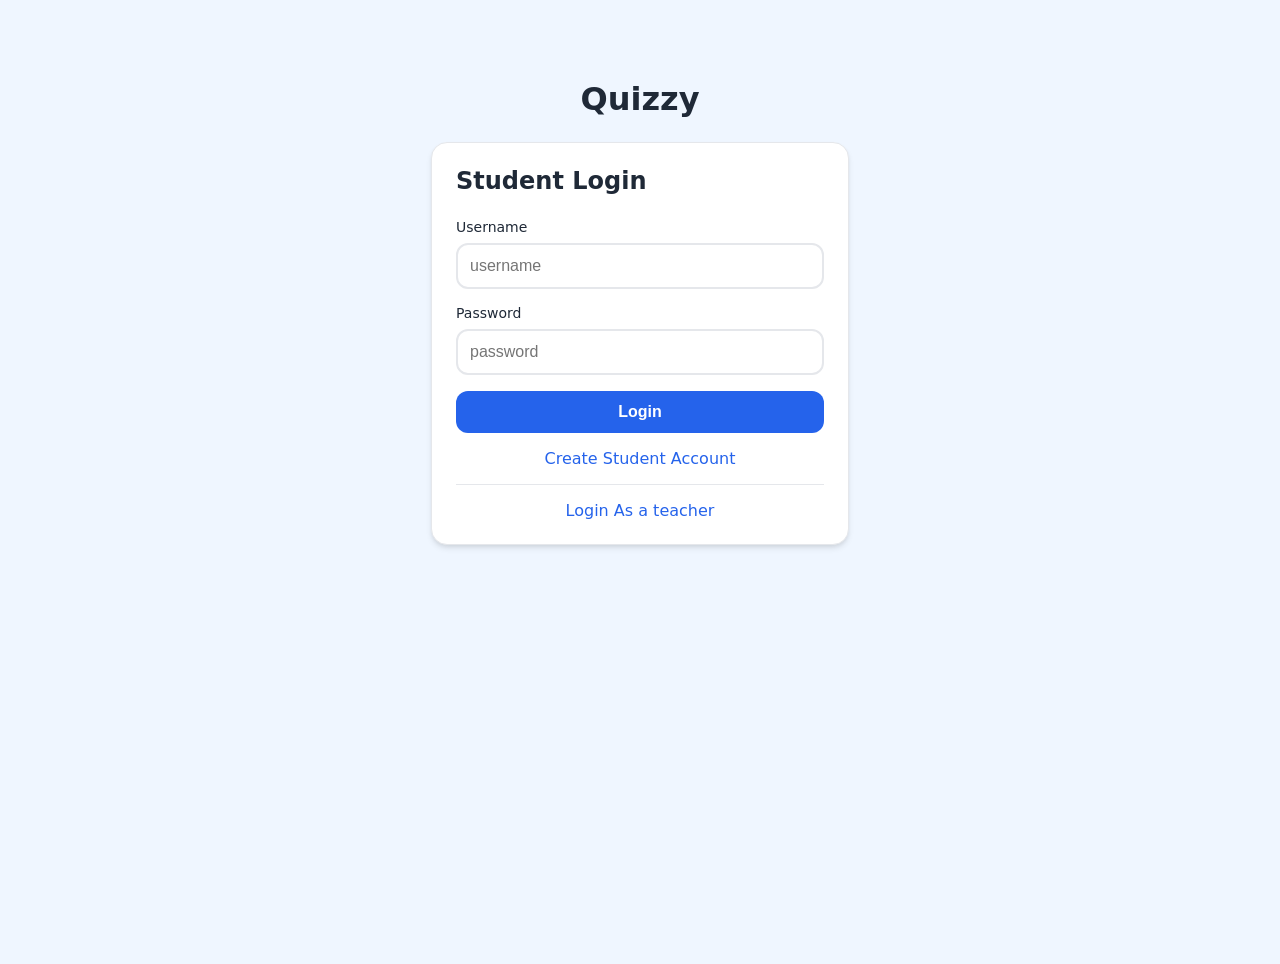
==== index.html @ 60554bd1 "fix(auth): Fix registration form logic and ID typo, add missing modules" ====
<!DOCTYPE html>
<html lang="en">

<head>
    <meta charset="UTF-8">
    <meta name="viewport" content="width=device-width, initial-scale=1.0">
    <title>Quizzy</title>
    <link rel="stylesheet" href="styles/main.css">
</head>

<body>

    <div class="container login-container">
        <h1 class="text-center mb-6">Quizzy</h1>
        <div class="card mb-4">
            <div class="login-form" id="loginForm">
                <h2 class="mb-6">
                    Student Login
                </h2>
                <form action="">
                    <div class="input-group">
                        <label for="username">Username</label>
                        <input type="text" name="username" placeholder="username" required>
                    </div>
                    <div class="input-group">
                        <label for="password">Password</label>
                        <input type="password" name="password" placeholder="password" required>
                    </div>
                    <button class="btn w-full btn-primary mb-4" type="submit">Login</button>
                </form>
                <p class="text-center"><a href="views/register.html">Create Student Account</a></p>
                <hr class="mt-4 mb-4">
                <p class="text-center"><a href="views/teacher-login.html">Login As a teacher</a></p>
            </div>
        </div>
    </div>


    <script type="module" src="scripts/app.js"></script>
</body>

</html>
---- styles/main.css ----
:root {
  /* Ocean Theme (Default) */
  --primary: #2563eb;
  --primary-dark: #1d4ed8;
  --secondary: #06b6d4;
  --bg-body: #eff6ff;
  --card-bg: #ffffff;
  --text-main: #1f2937;
  --text-muted: #6b7280;
  --border-color: #e5e7eb;
  --shadow: 0 4px 6px -1px rgba(0, 0, 0, 0.1),
    0 2px 4px -1px rgba(0, 0, 0, 0.06);
  --success: #16a34a;
  --danger: #dc2626;
  --radius: 1rem;
}

/* Dark Mode Overrides */
.dark {
  --primary: #3b82f6;
  --primary-dark: #60a5fa;
  --secondary: #22d3ee;
  --bg-body: #0f172a;
  --card-bg: #1e293b;
  --text-main: #f3f4f6;
  --text-muted: #9ca3af;
  --border-color: #334155;
  --shadow: 0 4px 6px -1px rgba(0, 0, 0, 0.5);
}
* {
  box-sizing: border-box;
  margin: 0;
  padding: 0;
}
body {
  font-family: system-ui, -apple-system, BlinkMacSystemFont, "Segoe UI", Roboto,
    Oxygen, Ubuntu, Cantarell, "Open Sans", "Helvetica Neue", sans-serif;
  color: var(--text-main);
  background-color: var(--bg-body);
  min-height: 100vh;
  transition: background-color 0.3s, color 0.3s;
}
.text-center {
  text-align: center;
}
.flex {
  display: flex;
}
.flex-col {
  flex-direction: column;
}
.items-center {
  align-items: center;
}
.w-full {
  width: 100%;
}
.mt-4 {
  margin-top: 1rem;
}
.mb-4 {
  margin-bottom: 1rem;
}
.mb-6 {
  margin-bottom: 1.5rem;
}
.gap-2 {
  gap: 0.5rem;
}
.gap-4 {
  gap: 1rem;
}
.gap-6 {
  gap: 1.5rem;
}
.card {
  background: var(--card-bg);
  border-radius: var(--radius);
  box-shadow: var(--shadow);
  padding: 1.5rem;
  border: 1px solid var(--border-color);
  transition: transform 0.2s;
}
.container {
  max-width: 1200;
  margin: 0 auto;
  width: 100%;
  padding: 1rem;
}
.btn {
  display: inline-flex;
  align-items: center;
  justify-content: center;
  padding: 0.75rem 1.5rem;
  border-radius: 0.75rem;
  border: none;
  font-weight: 600;
  cursor: pointer;
  transition: all 0.2s;
  font-size: 1rem;
  text-decoration: none;
}

.btn:disabled {
  opacity: 0.5;
  cursor: not-allowed;
}

.btn-primary {
  background: var(--primary);
  color: white;
}
.btn-primary:hover:not(:disabled) {
  background: var(--primary-dark);
}

.btn-outline {
  background: transparent;
  border: 2px solid var(--border-color);
  color: var(--text-main);
}
.btn-outline:hover {
  border-color: var(--primary);
  color: var(--primary);
}
a {
  color: var(--primary);
  text-decoration: none;
}
.btn-icon {
  padding: 0.5rem;
  border-radius: 50%;
  border: 1px solid var(--border-color);
  background: var(--card-bg);
  color: var(--text-main);
  cursor: pointer;
}
hr {
  border: none;
  border-top: 1px solid var(--border-color);
  margin: 1.5rem 0;
}
/* Inputs */
.input-group {
  margin-bottom: 1rem;
  text-align: left;
}
.input-group label {
  display: block;
  font-size: 0.875rem;
  margin-bottom: 0.5rem;
  font-weight: 500;
}
input,
select,
textarea {
  width: 100%;
  padding: 0.75rem;
  border-radius: 0.75rem;
  border: 2px solid var(--border-color);
  background: var(--card-bg);
  color: var(--text-main);
  font-size: 1rem;
  outline: none;
}
input:focus,
select:focus,
textarea:focus {
  border-color: var(--primary);
}

.login-container {
  max-width: 450px;
  margin: 4rem auto;
}

/* Profile Upload Styles */
.profile-upload {
    position: relative;
    width: 100px;
    height: 100px;
    margin: 0 auto 1.5rem;
    cursor: pointer;
}

.profile-upload input[type="file"] {
    display: none;
}

.profile-preview {
    width: 100%;
    height: 100%;
    border-radius: 50%;
    object-fit: cover;
    border: 3px solid var(--primary);
    background-color: var(--bg-body);
}

.upload-overlay {
    position: absolute;
    bottom: 0;
    right: 0;
    background: var(--primary);
    color: white;
    width: 32px;
    height: 32px;
    border-radius: 50%;
    display: flex;
    align-items: center;
    justify-content: center;
    font-size: 1.2rem;
    border: 2px solid var(--card-bg);
}

.profile-pic {
  width: 40px;
  height: 40px;
  border-radius: 50%;
  object-fit: cover;
  background: #eee;
}
.profile-pic-lg {
  width: 80px;
  height: 80px;
  margin: 0 auto 1rem;
}
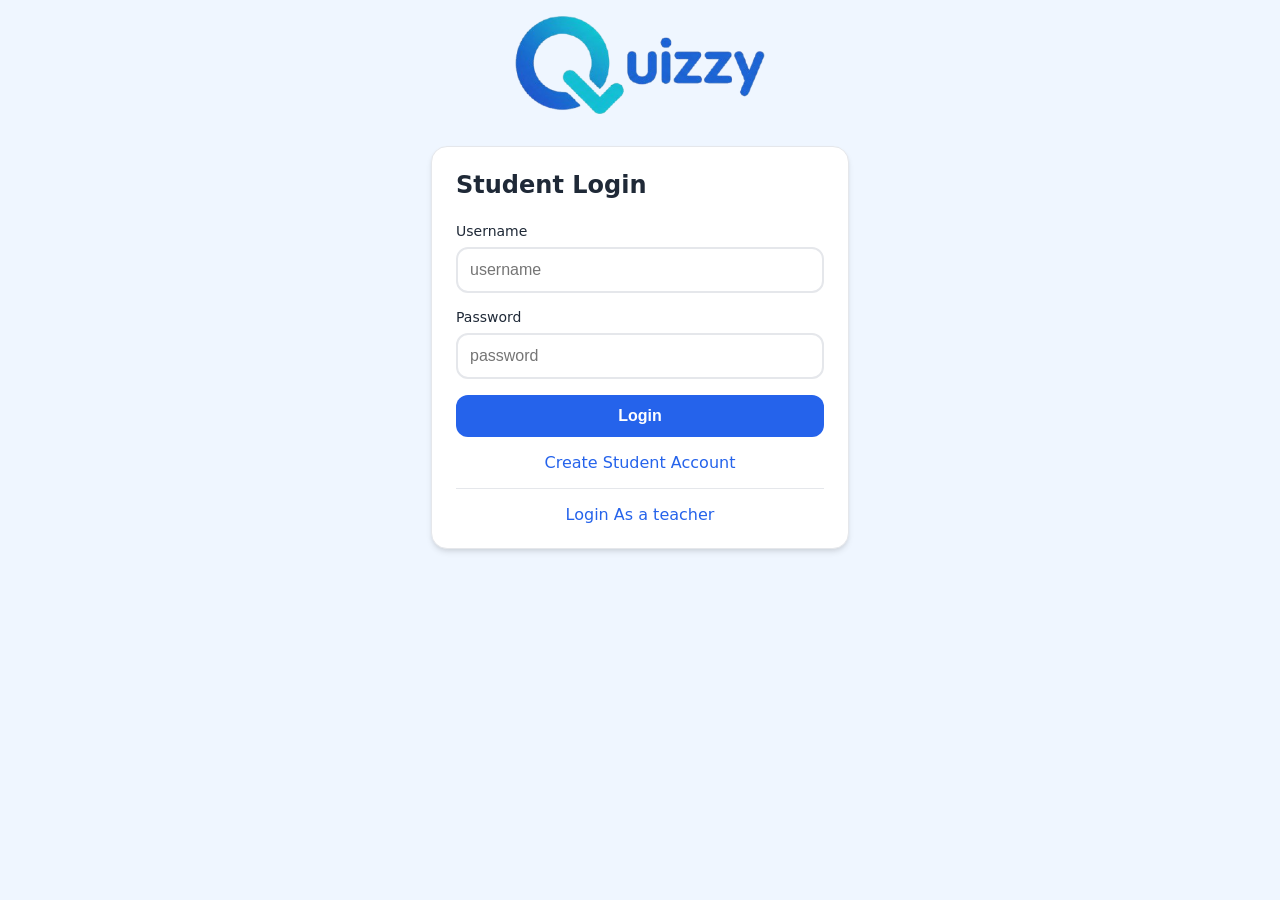
==== commit b1df783e: "feat: add Quizzy logo to login and registration pages" ====
--- a/index.html
+++ b/index.html
@@ -1,42 +1,52 @@
 <!DOCTYPE html>
 <html lang="en">
+  <head>
+    <meta charset="UTF-8" />
+    <meta name="viewport" content="width=device-width, initial-scale=1.0" />
+    <title>Quizzy</title>
+    <link rel="stylesheet" href="styles/main.css" />
+  </head>
 
-<head>
-    <meta charset="UTF-8">
-    <meta name="viewport" content="width=device-width, initial-scale=1.0">
-    <title>Quizzy</title>
-    <link rel="stylesheet" href="styles/main.css">
-</head>
-
-<body>
-
+  <body>
     <div class="container login-container">
-        <h1 class="text-center mb-6">Quizzy</h1>
-        <div class="card mb-4">
-            <div class="login-form" id="loginForm">
-                <h2 class="mb-6">
-                    Student Login
-                </h2>
-                <form action="">
-                    <div class="input-group">
-                        <label for="username">Username</label>
-                        <input type="text" name="username" placeholder="username" required>
-                    </div>
-                    <div class="input-group">
-                        <label for="password">Password</label>
-                        <input type="password" name="password" placeholder="password" required>
-                    </div>
-                    <button class="btn w-full btn-primary mb-4" type="submit">Login</button>
-                </form>
-                <p class="text-center"><a href="views/register.html">Create Student Account</a></p>
-                <hr class="mt-4 mb-4">
-                <p class="text-center"><a href="views/teacher-login.html">Login As a teacher</a></p>
+      <h1 class="text-center mb-6"><img src="../assets/quizzy logo.png" alt="Quizzy Logo" width="250"></h1>
+      <div class="card mb-4">
+        <div class="login-form">
+          <h2 class="mb-6">Student Login</h2>
+          <form action="" id="loginForm">
+            <div class="input-group">
+              <label for="username">Username</label>
+              <input
+                type="text"
+                name="username"
+                placeholder="username"
+                required
+              />
             </div>
+            <div class="input-group">
+              <label for="password">Password</label>
+              <input
+                type="password"
+                name="password"
+                placeholder="password"
+                required
+              />
+            </div>
+            <button class="btn w-full btn-primary mb-4" type="submit">
+              Login
+            </button>
+          </form>
+          <p class="text-center">
+            <a href="views/register.html">Create Student Account</a>
+          </p>
+          <hr class="mt-4 mb-4" />
+          <p class="text-center">
+            <a href="views/teacher-login.html">Login As a teacher</a>
+          </p>
         </div>
+      </div>
     </div>
 
-
     <script type="module" src="scripts/app.js"></script>
-</body>
-
-</html>+  </body>
+</html>
--- a/styles/main.css
+++ b/styles/main.css
@@ -32,6 +32,10 @@
   margin: 0;
   padding: 0;
 }
+html,
+body {
+  height: 100%; /* Ensure html and body take full height */
+}
 body {
   font-family: system-ui, -apple-system, BlinkMacSystemFont, "Segoe UI", Roboto,
     Oxygen, Ubuntu, Cantarell, "Open Sans", "Helvetica Neue", sans-serif;
@@ -58,11 +62,23 @@
 .mt-4 {
   margin-top: 1rem;
 }
+.mt-6 {
+  margin-top: 1.5rem;
+}
 .mb-4 {
   margin-bottom: 1rem;
 }
 .mb-6 {
   margin-bottom: 1.5rem;
+}
+.p-2 {
+  padding: 0.5rem;
+}
+.rounded {
+  border-radius: var(--radius);
+}
+.border {
+  border: 1px solid var(--border-color);
 }
 .gap-2 {
   gap: 0.5rem;
@@ -86,6 +102,12 @@
   margin: 0 auto;
   width: 100%;
   padding: 1rem;
+}
+.justify-between {
+  justify-content: space-between;
+}
+.justify-end {
+  justify-content: flex-end;
 }
 .btn {
   display: inline-flex;
@@ -171,45 +193,45 @@
 
 .login-container {
   max-width: 450px;
-  margin: 4rem auto;
+  margin: 0 auto;
 }
 
 /* Profile Upload Styles */
 .profile-upload {
-    position: relative;
-    width: 100px;
-    height: 100px;
-    margin: 0 auto 1.5rem;
-    cursor: pointer;
+  position: relative;
+  width: 100px;
+  height: 100px;
+  margin: 0 auto 1.5rem;
+  cursor: pointer;
 }
 
 .profile-upload input[type="file"] {
-    display: none;
+  display: none;
 }
 
 .profile-preview {
-    width: 100%;
-    height: 100%;
-    border-radius: 50%;
-    object-fit: cover;
-    border: 3px solid var(--primary);
-    background-color: var(--bg-body);
+  width: 100%;
+  height: 100%;
+  border-radius: 50%;
+  object-fit: cover;
+  border: 3px solid var(--primary);
+  background-color: var(--bg-body);
 }
 
 .upload-overlay {
-    position: absolute;
-    bottom: 0;
-    right: 0;
-    background: var(--primary);
-    color: white;
-    width: 32px;
-    height: 32px;
-    border-radius: 50%;
-    display: flex;
-    align-items: center;
-    justify-content: center;
-    font-size: 1.2rem;
-    border: 2px solid var(--card-bg);
+  position: absolute;
+  bottom: 0;
+  right: 0;
+  background: var(--primary);
+  color: white;
+  width: 32px;
+  height: 32px;
+  border-radius: 50%;
+  display: flex;
+  align-items: center;
+  justify-content: center;
+  font-size: 1.2rem;
+  border: 2px solid var(--card-bg);
 }
 
 .profile-pic {
@@ -223,4 +245,89 @@
   width: 80px;
   height: 80px;
   margin: 0 auto 1rem;
-}+}
+
+/* Grid for buttons/inputs */
+.grid-2 {
+  display: grid;
+  grid-template-columns: repeat(
+    auto-fit,
+    minmax(200px, 1fr)
+  ); /* Responsive 2-column grid */
+  gap: 1rem;
+  width: 100%; /* Ensure it takes full width of its parent */
+}
+
+.sticky-top {
+  position: sticky;
+  top: 0;
+  background-color: var(--card-bg); /* Match card background */
+  padding: 1rem 0;
+  z-index: 10;
+  border-bottom: 1px solid var(--border-color);
+  margin-bottom: 1rem;
+}
+
+nav {
+  background-color: var(--primary);
+  padding: 1rem 2rem;
+  box-shadow: var(--shadow);
+  justify-content: space-between;
+  color: white;
+}
+
+.logo {
+  font-size: 1.5rem;
+  font-weight: bold;
+}
+.text-muted {
+  color: var(--text-muted);
+}
+.text-danger {
+  color: var(--danger);
+}
+#mode {
+  padding: 0.7rem;
+  border-radius: 50%;
+  cursor: pointer;
+  margin-right: 1rem;
+  margin-left: 1rem;
+}
+
+.hidden {
+  display: none;
+}
+.text-danger {
+  color: var(--danger);
+}
+.text-success {
+  color: var(--success);
+}
+.text-bold {
+  font-weight: bold;
+}
+.modal {
+  display: none;
+  align-items: center;
+  z-index: 1000;
+  justify-content: center;
+  position: fixed;
+  top: 0;
+  left: 0;
+  width: 100%;
+  height: 100%;
+  background: rgba(0, 0, 0, 0.5);
+}
+.modal.active {
+  display: flex;
+}
+
+.modal-content {
+  background: var(--card-bg);
+  padding: 2rem;
+  border-radius: var(--radius);
+  max-width: 500px;
+  width: 90%;
+  max-height: 80vh;
+  overflow-y: auto;
+}
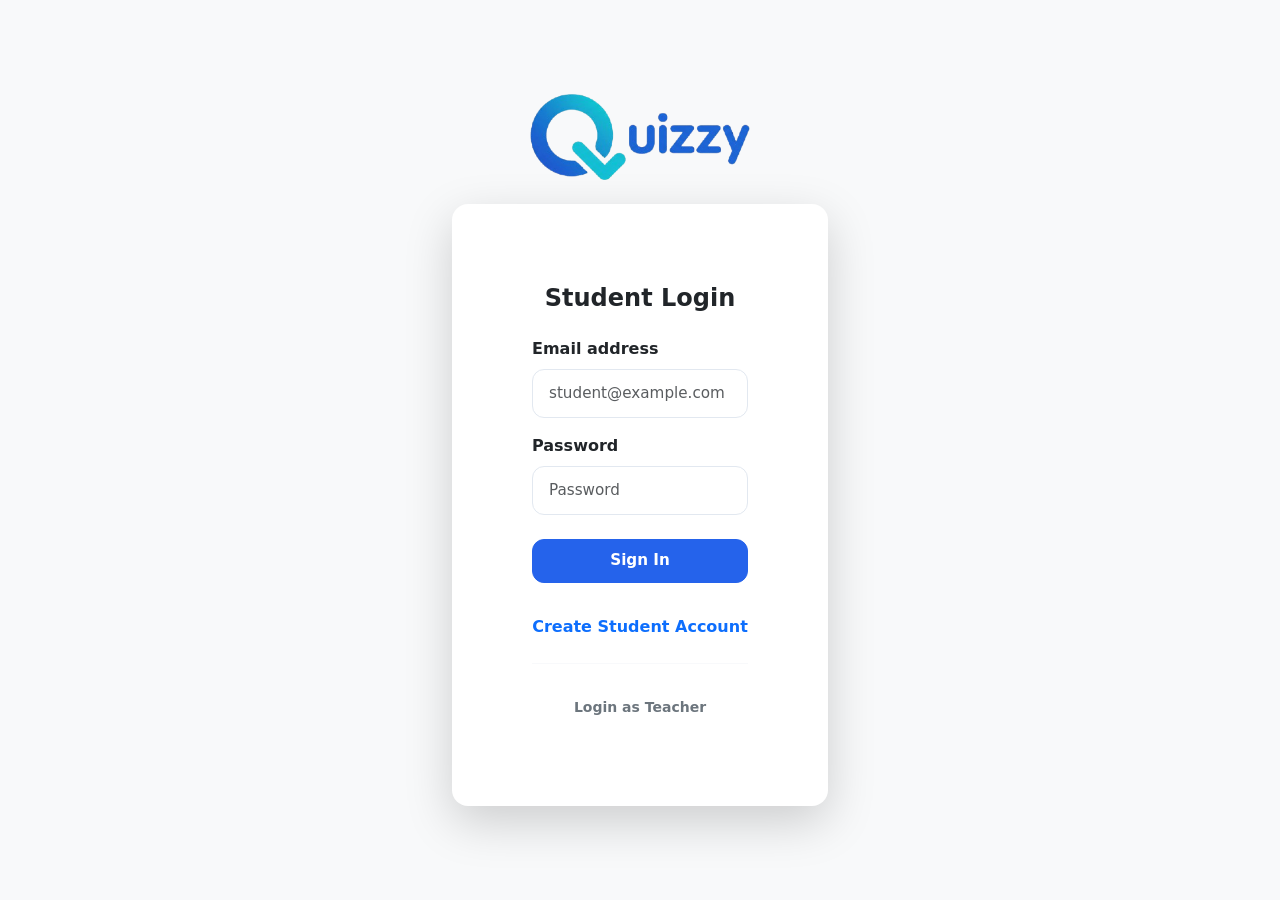
==== commit 48933b10: "refactor(frontend): migrate from localStorage to NestJS backend API Migrate the entire frontend appl" ====
--- a/index.html
+++ b/index.html
@@ -1,52 +1,53 @@
 <!DOCTYPE html>
 <html lang="en">
-  <head>
-    <meta charset="UTF-8" />
-    <meta name="viewport" content="width=device-width, initial-scale=1.0" />
-    <title>Quizzy</title>
-    <link rel="stylesheet" href="styles/main.css" />
-  </head>
+<head>
+  <meta charset="UTF-8" />
+  <meta name="viewport" content="width=device-width, initial-scale=1.0" />
+  <title>Quizzy - Student Login</title>
+  <link rel="stylesheet" href="https://cdn.jsdelivr.net/npm/bootstrap@5.3.3/dist/css/bootstrap.min.css" />
+  <link rel="stylesheet" href="styles/main.css" />
+  <link rel="icon" href="./assets/Q.ico?v=1" type="image/x-icon" />
+</head>
+<body class="bg-body-tertiary min-vh-100 d-flex align-items-center justify-content-center py-4">
+  <div class="container" style="max-width: 440px;">
+    <div class="text-center mb-4">
+      <img src="./assets/quizzy logo.png" alt="Quizzy Logo" class="img-fluid" style="max-width: 220px;" />
+    </div>
 
-  <body>
-    <div class="container login-container">
-      <h1 class="text-center mb-6"><img src="../assets/quizzy logo.png" alt="Quizzy Logo" width="250"></h1>
-      <div class="card mb-4">
-        <div class="login-form">
-          <h2 class="mb-6">Student Login</h2>
-          <form action="" id="loginForm">
-            <div class="input-group">
-              <label for="username">Username</label>
-              <input
-                type="text"
-                name="username"
-                placeholder="username"
-                required
-              />
-            </div>
-            <div class="input-group">
-              <label for="password">Password</label>
-              <input
-                type="password"
-                name="password"
-                placeholder="password"
-                required
-              />
-            </div>
-            <button class="btn w-full btn-primary mb-4" type="submit">
-              Login
-            </button>
-          </form>
-          <p class="text-center">
-            <a href="views/register.html">Create Student Account</a>
-          </p>
-          <hr class="mt-4 mb-4" />
-          <p class="text-center">
-            <a href="views/teacher-login.html">Login As a teacher</a>
-          </p>
+    <div class="card shadow-lg border-0 rounded-4">
+      <div class="card-body p-4 p-sm-5">
+        <h2 class="h4 card-title text-center fw-bold mb-4">Student Login</h2>
+
+        <form id="loginForm">
+          <div class="mb-3">
+            <label for="email" class="form-label fw-semibold">Email address</label>
+            <input type="email" class="form-control form-control-lg" id="email" name="email" placeholder="student@example.com" required />
+          </div>
+
+          <div class="mb-4">
+            <label for="password" class="form-label fw-semibold">Password</label>
+            <input type="password" class="form-control form-control-lg" id="password" name="password" placeholder="Password" required />
+          </div>
+
+          <button class="btn btn-primary btn-lg w-100 fw-bold mb-3" type="submit">
+            Sign In
+          </button>
+        </form>
+
+        <div class="text-center mt-3">
+          <a href="views/register.html" class="text-decoration-none fw-semibold">Create Student Account</a>
+        </div>
+
+        <hr class="my-4 text-muted" />
+
+        <div class="text-center">
+          <a href="views/teacher-login.html" class="btn btn-outline-secondary btn-sm w-100">Login as Teacher</a>
         </div>
       </div>
     </div>
+  </div>
 
-    <script type="module" src="scripts/app.js"></script>
-  </body>
-</html>
+  <script src="https://cdn.jsdelivr.net/npm/bootstrap@5.3.3/dist/js/bootstrap.bundle.min.js"></script>
+  <script type="module" src="scripts/app.js"></script>
+</body>
+</html>
--- a/styles/main.css
+++ b/styles/main.css
@@ -1,52 +1,81 @@
 :root {
-  /* Ocean Theme (Default) */
+  /* Colors */
   --primary: #2563eb;
   --primary-dark: #1d4ed8;
+  --primary-light: #60a5fa;
+  --primary-bg: #eff6ff;
   --secondary: #06b6d4;
-  --bg-body: #eff6ff;
+  --bg-body: #f8fafc;
   --card-bg: #ffffff;
-  --text-main: #1f2937;
-  --text-muted: #6b7280;
-  --border-color: #e5e7eb;
-  --shadow: 0 4px 6px -1px rgba(0, 0, 0, 0.1),
-    0 2px 4px -1px rgba(0, 0, 0, 0.06);
+  --text-main: #0f172a;
+  --text-muted: #64748b;
+  --border-color: #e2e8f0;
   --success: #16a34a;
+  --success-bg: #f0fdf4;
   --danger: #dc2626;
-  --radius: 1rem;
-}
-
-/* Dark Mode Overrides */
+  --danger-bg: #fef2f2;
+
+  /* Shadows */
+  --shadow-sm: 0 1px 2px 0 rgba(0, 0, 0, 0.05);
+  --shadow: 0 4px 6px -1px rgba(0, 0, 0, 0.07), 0 2px 4px -2px rgba(0, 0, 0, 0.05);
+  --shadow-lg: 0 10px 15px -3px rgba(0, 0, 0, 0.1), 0 4px 6px -4px rgba(0, 0, 0, 0.05);
+
+  /* Spacing & Radius */
+  --radius-sm: 0.5rem;
+  --radius: 0.75rem;
+  --radius-lg: 1rem;
+  --radius-xl: 1.25rem;
+  --space-xs: 0.5rem;
+  --space-sm: 0.75rem;
+  --space-md: 1.25rem;
+  --space-lg: 2rem;
+  --space-xl: 3rem;
+}
+
 .dark {
   --primary: #3b82f6;
   --primary-dark: #60a5fa;
+  --primary-bg: rgba(37, 99, 235, 0.15);
   --secondary: #22d3ee;
   --bg-body: #0f172a;
   --card-bg: #1e293b;
-  --text-main: #f3f4f6;
-  --text-muted: #9ca3af;
+  --text-main: #f8fafc;
+  --text-muted: #94a3b8;
   --border-color: #334155;
-  --shadow: 0 4px 6px -1px rgba(0, 0, 0, 0.5);
-}
+  --shadow: 0 4px 6px -1px rgba(0, 0, 0, 0.4);
+  --shadow-lg: 0 10px 15px -3px rgba(0, 0, 0, 0.5);
+  --success-bg: rgba(22, 163, 74, 0.15);
+  --danger-bg: rgba(220, 38, 38, 0.15);
+}
+
 * {
   box-sizing: border-box;
   margin: 0;
   padding: 0;
 }
-html,
+
+html, body {
+  min-height: 100%;
+  scroll-behavior: smooth;
+}
+
 body {
-  height: 100%; /* Ensure html and body take full height */
-}
-body {
-  font-family: system-ui, -apple-system, BlinkMacSystemFont, "Segoe UI", Roboto,
-    Oxygen, Ubuntu, Cantarell, "Open Sans", "Helvetica Neue", sans-serif;
+  font-family: system-ui, -apple-system, BlinkMacSystemFont, "Segoe UI", Roboto, sans-serif;
   color: var(--text-main);
   background-color: var(--bg-body);
-  min-height: 100vh;
-  transition: background-color 0.3s, color 0.3s;
-}
-.text-center {
-  text-align: center;
-}
+  line-height: 1.5;
+  transition: background-color 0.3s ease, color 0.3s ease;
+  -webkit-font-smoothing: antialiased;
+}
+
+/* Utilities */
+.container {
+  max-width: 1200px;
+  width: 100%;
+  margin: 0 auto;
+  padding: clamp(1rem, 3vw, 2rem);
+}
+
 .flex {
   display: flex;
 }
@@ -56,71 +85,92 @@
 .items-center {
   align-items: center;
 }
+.justify-between {
+  justify-content: space-between;
+}
+.justify-center {
+  justify-content: center;
+}
+.justify-end {
+  justify-content: flex-end;
+}
+.flex-wrap {
+  flex-wrap: wrap;
+}
+
 .w-full {
   width: 100%;
 }
-.mt-4 {
-  margin-top: 1rem;
-}
-.mt-6 {
-  margin-top: 1.5rem;
-}
-.mb-4 {
-  margin-bottom: 1rem;
-}
-.mb-6 {
-  margin-bottom: 1.5rem;
-}
-.p-2 {
-  padding: 0.5rem;
-}
-.rounded {
-  border-radius: var(--radius);
-}
-.border {
-  border: 1px solid var(--border-color);
-}
-.gap-2 {
-  gap: 0.5rem;
-}
-.gap-4 {
-  gap: 1rem;
-}
-.gap-6 {
-  gap: 1.5rem;
-}
+.h-full {
+  height: 100%;
+}
+.h-20 {
+  height: 5rem;
+}
+
+/* Margins & Paddings */
+.m-0 { margin: 0; }
+.mt-2 { margin-top: var(--space-xs); }
+.mt-4 { margin-top: var(--space-sm); }
+.mt-6 { margin-top: var(--space-md); }
+.mb-2 { margin-bottom: var(--space-xs); }
+.mb-4 { margin-bottom: var(--space-sm); }
+.mb-6 { margin-bottom: var(--space-md); }
+.mr-2 { margin-right: var(--space-xs); }
+
+.p-2 { padding: var(--space-xs); }
+.p-3 { padding: var(--space-sm); }
+.p-4 { padding: var(--space-md); }
+.p-6 { padding: var(--space-lg); }
+
+.gap-2 { gap: 0.5rem; }
+.gap-4 { gap: 1rem; }
+.gap-6 { gap: 1.5rem; }
+
+/* Grid Systems */
+.grid-2 {
+  display: grid;
+  grid-template-columns: repeat(auto-fit, minmax(260px, 1fr));
+  gap: var(--space-md);
+  width: 100%;
+}
+
+.grid-3 {
+  display: grid;
+  grid-template-columns: repeat(auto-fit, minmax(200px, 1fr));
+  gap: var(--space-sm);
+  width: 100%;
+}
+
+/* Card */
 .card {
   background: var(--card-bg);
-  border-radius: var(--radius);
+  border-radius: var(--radius-lg);
   box-shadow: var(--shadow);
-  padding: 1.5rem;
+  padding: clamp(1.25rem, 3vw, 2rem);
   border: 1px solid var(--border-color);
-  transition: transform 0.2s;
-}
-.container {
-  max-width: 1200;
-  margin: 0 auto;
-  width: 100%;
-  padding: 1rem;
-}
-.justify-between {
-  justify-content: space-between;
-}
-.justify-end {
-  justify-content: flex-end;
-}
+  transition: transform 0.2s ease, box-shadow 0.2s ease;
+}
+
+.card:hover {
+  box-shadow: var(--shadow-lg);
+}
+
+/* Buttons */
 .btn {
   display: inline-flex;
   align-items: center;
   justify-content: center;
   padding: 0.75rem 1.5rem;
-  border-radius: 0.75rem;
-  border: none;
+  border-radius: var(--radius);
+  border: 1px solid transparent;
   font-weight: 600;
+  font-size: 0.95rem;
+  min-height: 44px;
   cursor: pointer;
-  transition: all 0.2s;
-  font-size: 1rem;
+  transition: all 0.2s ease;
   text-decoration: none;
+  line-height: 1;
 }
 
 .btn:disabled {
@@ -130,204 +180,157 @@
 
 .btn-primary {
   background: var(--primary);
-  color: white;
-}
+  color: #ffffff;
+  border: 1px solid var(--primary);
+}
+
 .btn-primary:hover:not(:disabled) {
   background: var(--primary-dark);
+  border-color: var(--primary-dark);
 }
 
 .btn-outline {
   background: transparent;
-  border: 2px solid var(--border-color);
+  border: 1px solid var(--border-color);
   color: var(--text-main);
 }
-.btn-outline:hover {
+
+.btn-outline:hover:not(:disabled) {
   border-color: var(--primary);
   color: var(--primary);
 }
-a {
-  color: var(--primary);
-  text-decoration: none;
-}
-.btn-icon {
-  padding: 0.5rem;
-  border-radius: 50%;
-  border: 1px solid var(--border-color);
-  background: var(--card-bg);
-  color: var(--text-main);
-  cursor: pointer;
-}
-hr {
-  border: none;
-  border-top: 1px solid var(--border-color);
-  margin: 1.5rem 0;
-}
-/* Inputs */
+
+.btn-sm {
+  padding: 0.5rem 1rem;
+  font-size: 0.875rem;
+  min-height: 38px;
+}
+
+/* Form Controls */
 .input-group {
-  margin-bottom: 1rem;
-  text-align: left;
-}
+  margin-bottom: var(--space-md);
+  width: 100%;
+}
+
 .input-group label {
   display: block;
   font-size: 0.875rem;
-  margin-bottom: 0.5rem;
-  font-weight: 500;
-}
-input,
+  margin-bottom: 0.4rem;
+  font-weight: 600;
+  color: var(--text-main);
+}
+
+input[type="text"],
+input[type="email"],
+input[type="password"],
+input[type="number"],
+input[type="tel"],
 select,
 textarea {
   width: 100%;
-  padding: 0.75rem;
-  border-radius: 0.75rem;
-  border: 2px solid var(--border-color);
-  background: var(--card-bg);
+  padding: 0.75rem 1rem;
+  border-radius: var(--radius);
+  border: 1.5px solid var(--border-color);
+  background-color: var(--card-bg);
   color: var(--text-main);
-  font-size: 1rem;
+  font-size: 0.95rem;
   outline: none;
-}
+  transition: border-color 0.2s ease, box-shadow 0.2s ease;
+}
+
 input:focus,
 select:focus,
 textarea:focus {
   border-color: var(--primary);
-}
-
-.login-container {
-  max-width: 450px;
-  margin: 0 auto;
-}
-
-/* Profile Upload Styles */
-.profile-upload {
-  position: relative;
-  width: 100px;
-  height: 100px;
-  margin: 0 auto 1.5rem;
-  cursor: pointer;
-}
-
-.profile-upload input[type="file"] {
-  display: none;
-}
-
-.profile-preview {
-  width: 100%;
-  height: 100%;
-  border-radius: 50%;
-  object-fit: cover;
-  border: 3px solid var(--primary);
-  background-color: var(--bg-body);
-}
-
-.upload-overlay {
-  position: absolute;
-  bottom: 0;
-  right: 0;
-  background: var(--primary);
-  color: white;
-  width: 32px;
-  height: 32px;
-  border-radius: 50%;
+  box-shadow: 0 0 0 3px rgba(37, 99, 235, 0.15);
+}
+
+/* Navigation Bar */
+nav {
+  background-color: var(--primary);
+  padding: 0.85rem clamp(1rem, 4vw, 2.5rem);
+  box-shadow: var(--shadow);
   display: flex;
   align-items: center;
-  justify-content: center;
-  font-size: 1.2rem;
-  border: 2px solid var(--card-bg);
-}
-
-.profile-pic {
+  justify-content: space-between;
+  color: #ffffff;
+}
+
+nav img {
+  max-height: 36px;
+  width: auto;
+}
+
+#mode {
+  padding: 0.5rem;
+  border-radius: 50%;
   width: 40px;
   height: 40px;
-  border-radius: 50%;
-  object-fit: cover;
-  background: #eee;
-}
-.profile-pic-lg {
-  width: 80px;
-  height: 80px;
-  margin: 0 auto 1rem;
-}
-
-/* Grid for buttons/inputs */
-.grid-2 {
-  display: grid;
-  grid-template-columns: repeat(
-    auto-fit,
-    minmax(200px, 1fr)
-  ); /* Responsive 2-column grid */
-  gap: 1rem;
-  width: 100%; /* Ensure it takes full width of its parent */
-}
-
-.sticky-top {
-  position: sticky;
-  top: 0;
-  background-color: var(--card-bg); /* Match card background */
-  padding: 1rem 0;
-  z-index: 10;
-  border-bottom: 1px solid var(--border-color);
-  margin-bottom: 1rem;
-}
-
-nav {
-  background-color: var(--primary);
-  padding: 1rem 2rem;
-  box-shadow: var(--shadow);
-  justify-content: space-between;
-  color: white;
-}
-
-.logo {
-  font-size: 1.5rem;
-  font-weight: bold;
-}
-.text-muted {
-  color: var(--text-muted);
-}
-.text-danger {
-  color: var(--danger);
-}
-#mode {
-  padding: 0.7rem;
-  border-radius: 50%;
-  cursor: pointer;
-  margin-right: 1rem;
-  margin-left: 1rem;
+  display: inline-flex;
+  align-items: center;
+  justify-content: center;
+  border: 1px solid rgba(255, 255, 255, 0.3);
+}
+
+/* Typography & Badges */
+.text-center { text-align: center; }
+.text-muted { color: var(--text-muted); }
+.text-danger { color: var(--danger); }
+.text-success { color: var(--success); }
+.text-sm { font-size: 0.875rem; }
+.text-lg { font-size: 1.125rem; }
+.text-xl { font-size: 1.35rem; }
+.font-bold { font-weight: 700; }
+
+.badge {
+  display: inline-block;
+  padding: 0.35rem 0.75rem;
+  border-radius: 9999px;
+  font-size: 0.8rem;
+  font-weight: 600;
 }
 
 .hidden {
-  display: none;
-}
-.text-danger {
-  color: var(--danger);
-}
-.text-success {
-  color: var(--success);
-}
-.text-bold {
-  font-weight: bold;
-}
-.modal {
-  display: none;
-  align-items: center;
-  z-index: 1000;
-  justify-content: center;
-  position: fixed;
-  top: 0;
-  left: 0;
-  width: 100%;
-  height: 100%;
-  background: rgba(0, 0, 0, 0.5);
-}
-.modal.active {
-  display: flex;
-}
-
-.modal-content {
-  background: var(--card-bg);
-  padding: 2rem;
-  border-radius: var(--radius);
-  max-width: 500px;
-  width: 90%;
-  max-height: 80vh;
-  overflow-y: auto;
-}
+  display: none !important;
+}
+
+.login-container {
+  max-width: 460px;
+  margin: clamp(2rem, 5vh, 4rem) auto;
+  padding: 1rem;
+}
+
+hr {
+  border: none;
+  border-top: 1px solid var(--border-color);
+  margin: var(--space-md) 0;
+}
+
+/* Scrollbar */
+::-webkit-scrollbar {
+  width: 8px;
+  height: 8px;
+}
+::-webkit-scrollbar-track {
+  background: var(--bg-body);
+}
+::-webkit-scrollbar-thumb {
+  background: #cbd5e1;
+  border-radius: 4px;
+}
+.dark ::-webkit-scrollbar-thumb {
+  background: #475569;
+}
+
+/* Responsive Breakpoints */
+@media (max-width: 640px) {
+  .container {
+    padding: 1rem;
+  }
+  .card {
+    padding: 1.25rem;
+  }
+  .btn {
+    width: 100%;
+  }
+}
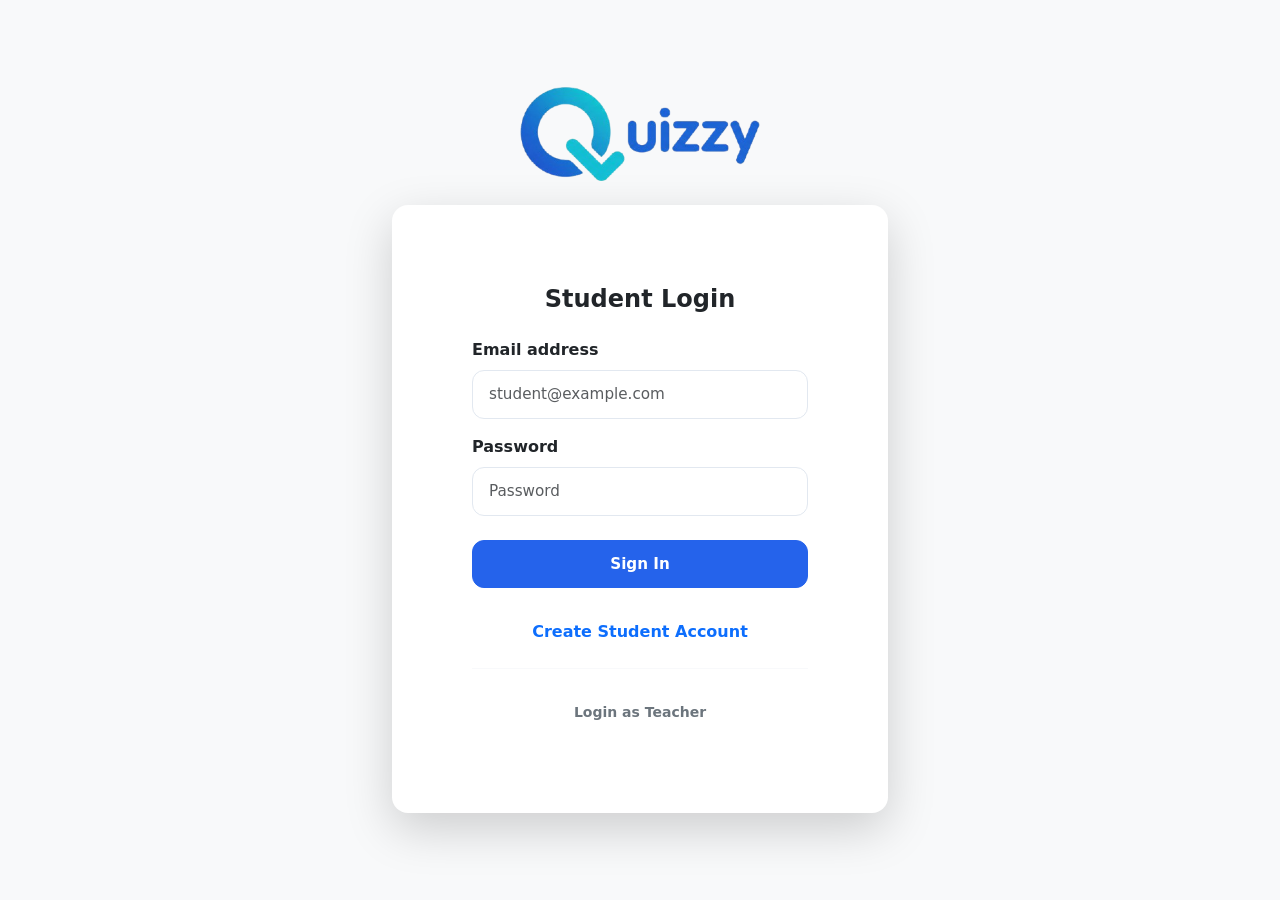
==== commit ef6bc9fa: "style: update layout and responsiveness for authentication pages and settings" ====
--- a/index.html
+++ b/index.html
@@ -8,14 +8,14 @@
   <link rel="stylesheet" href="styles/main.css" />
   <link rel="icon" href="./assets/Q.ico?v=1" type="image/x-icon" />
 </head>
-<body class="bg-body-tertiary min-vh-100 d-flex align-items-center justify-content-center py-4">
-  <div class="container" style="max-width: 440px;">
+<body class="bg-body-tertiary min-vh-100 d-flex align-items-center justify-content-center py-4 px-2">
+  <div class="container auth-container" style="max-width: 560px; width: 100%;">
     <div class="text-center mb-4">
-      <img src="./assets/quizzy logo.png" alt="Quizzy Logo" class="img-fluid" style="max-width: 220px;" />
+      <img src="./assets/quizzy logo.png" alt="Quizzy Logo" class="img-fluid" style="max-width: 240px;" />
     </div>
 
     <div class="card shadow-lg border-0 rounded-4">
-      <div class="card-body p-4 p-sm-5">
+      <div class="card-body p-4 p-md-5">
         <h2 class="h4 card-title text-center fw-bold mb-4">Student Login</h2>
 
         <form id="loginForm">
--- a/styles/main.css
+++ b/styles/main.css
@@ -32,6 +32,7 @@
   --space-xl: 3rem;
 }
 
+[data-bs-theme="dark"],
 .dark {
   --primary: #3b82f6;
   --primary-dark: #60a5fa;
@@ -57,6 +58,7 @@
 html, body {
   min-height: 100%;
   scroll-behavior: smooth;
+  overflow-x: hidden;
 }
 
 body {
@@ -66,78 +68,40 @@
   line-height: 1.5;
   transition: background-color 0.3s ease, color 0.3s ease;
   -webkit-font-smoothing: antialiased;
-}
-
-/* Utilities */
+  touch-action: manipulation;
+}
+
+/* Responsive Container */
 .container {
   max-width: 1200px;
   width: 100%;
   margin: 0 auto;
-  padding: clamp(1rem, 3vw, 2rem);
-}
-
-.flex {
-  display: flex;
-}
-.flex-col {
-  flex-direction: column;
-}
-.items-center {
-  align-items: center;
-}
-.justify-between {
-  justify-content: space-between;
-}
-.justify-center {
-  justify-content: center;
-}
-.justify-end {
-  justify-content: flex-end;
-}
-.flex-wrap {
-  flex-wrap: wrap;
-}
-
-.w-full {
-  width: 100%;
-}
-.h-full {
-  height: 100%;
-}
-.h-20 {
-  height: 5rem;
-}
-
-/* Margins & Paddings */
-.m-0 { margin: 0; }
-.mt-2 { margin-top: var(--space-xs); }
-.mt-4 { margin-top: var(--space-sm); }
-.mt-6 { margin-top: var(--space-md); }
-.mb-2 { margin-bottom: var(--space-xs); }
-.mb-4 { margin-bottom: var(--space-sm); }
-.mb-6 { margin-bottom: var(--space-md); }
-.mr-2 { margin-right: var(--space-xs); }
-
-.p-2 { padding: var(--space-xs); }
-.p-3 { padding: var(--space-sm); }
-.p-4 { padding: var(--space-md); }
-.p-6 { padding: var(--space-lg); }
-
-.gap-2 { gap: 0.5rem; }
-.gap-4 { gap: 1rem; }
-.gap-6 { gap: 1.5rem; }
+  padding: clamp(0.85rem, 3vw, 2rem);
+}
+
+/* Flex Utilities */
+.flex { display: flex; }
+.flex-col { flex-direction: column; }
+.items-center { align-items: center; }
+.justify-between { justify-content: space-between; }
+.justify-center { justify-content: center; }
+.justify-end { justify-content: flex-end; }
+.flex-wrap { flex-wrap: wrap; }
+
+.w-full { width: 100%; }
+.h-full { height: 100%; }
 
 /* Grid Systems */
 .grid-2 {
   display: grid;
-  grid-template-columns: repeat(auto-fit, minmax(260px, 1fr));
+  grid-template-columns: repeat(auto-fit, minmax(240px, 1fr));
   gap: var(--space-md);
   width: 100%;
 }
 
 .grid-3 {
   display: grid;
-  grid-template-columns: repeat(auto-fit, minmax(200px, 1fr));
+  grid-template-columns: repeat(auto-fit, minmax(180px, 1fr));
   gap: var(--space-sm);
   width: 100%;
 }
@@ -147,7 +111,7 @@
   background: var(--card-bg);
   border-radius: var(--radius-lg);
   box-shadow: var(--shadow);
-  padding: clamp(1.25rem, 3vw, 2rem);
+  padding: clamp(1rem, 3vw, 2rem);
   border: 1px solid var(--border-color);
   transition: transform 0.2s ease, box-shadow 0.2s ease;
 }
@@ -156,25 +120,25 @@
   box-shadow: var(--shadow-lg);
 }
 
-/* Buttons */
+/* Touch-Friendly Buttons */
 .btn {
   display: inline-flex;
   align-items: center;
   justify-content: center;
-  padding: 0.75rem 1.5rem;
+  padding: 0.75rem 1.25rem;
   border-radius: var(--radius);
   border: 1px solid transparent;
   font-weight: 600;
   font-size: 0.95rem;
-  min-height: 44px;
+  min-height: 48px;
   cursor: pointer;
   transition: all 0.2s ease;
   text-decoration: none;
-  line-height: 1;
+  line-height: 1.2;
 }
 
 .btn:disabled {
-  opacity: 0.5;
+  opacity: 0.6;
   cursor: not-allowed;
 }
 
@@ -203,7 +167,7 @@
 .btn-sm {
   padding: 0.5rem 1rem;
   font-size: 0.875rem;
-  min-height: 38px;
+  min-height: 40px;
 }
 
 /* Form Controls */
@@ -234,6 +198,7 @@
   background-color: var(--card-bg);
   color: var(--text-main);
   font-size: 0.95rem;
+  min-height: 48px;
   outline: none;
   transition: border-color 0.2s ease, box-shadow 0.2s ease;
 }
@@ -248,7 +213,7 @@
 /* Navigation Bar */
 nav {
   background-color: var(--primary);
-  padding: 0.85rem clamp(1rem, 4vw, 2.5rem);
+  padding: 0.75rem clamp(0.75rem, 3vw, 2.5rem);
   box-shadow: var(--shadow);
   display: flex;
   align-items: center;
@@ -257,7 +222,7 @@
 }
 
 nav img {
-  max-height: 36px;
+  max-height: 34px;
   width: auto;
 }
 
@@ -278,6 +243,7 @@
 .text-danger { color: var(--danger); }
 .text-success { color: var(--success); }
 .text-sm { font-size: 0.875rem; }
+.text-xs { font-size: 0.75rem; }
 .text-lg { font-size: 1.125rem; }
 .text-xl { font-size: 1.35rem; }
 .font-bold { font-weight: 700; }
@@ -294,10 +260,22 @@
   display: none !important;
 }
 
-.login-container {
-  max-width: 460px;
-  margin: clamp(2rem, 5vh, 4rem) auto;
-  padding: 1rem;
+.login-container,
+.auth-container {
+  max-width: 560px !important;
+  width: 100%;
+  margin: 0 auto;
+}
+
+@media (max-width: 576px) {
+  .auth-container {
+    max-width: 100% !important;
+    padding-left: 0.5rem;
+    padding-right: 0.5rem;
+  }
+  .auth-container .card-body {
+    padding: 1.25rem 1rem !important;
+  }
 }
 
 hr {
@@ -306,31 +284,36 @@
   margin: var(--space-md) 0;
 }
 
-/* Scrollbar */
+/* Scrollbars */
 ::-webkit-scrollbar {
-  width: 8px;
-  height: 8px;
+  width: 6px;
+  height: 6px;
 }
 ::-webkit-scrollbar-track {
   background: var(--bg-body);
 }
 ::-webkit-scrollbar-thumb {
   background: #cbd5e1;
-  border-radius: 4px;
-}
+  border-radius: 3px;
+}
+[data-bs-theme="dark"] ::-webkit-scrollbar-thumb,
 .dark ::-webkit-scrollbar-thumb {
   background: #475569;
 }
 
-/* Responsive Breakpoints */
-@media (max-width: 640px) {
+/* Mobile Media Queries (< 576px) */
+@media (max-width: 576px) {
   .container {
+    padding: 0.75rem;
+  }
+  .card {
     padding: 1rem;
-  }
-  .card {
-    padding: 1.25rem;
+    border-radius: var(--radius);
   }
   .btn {
     width: 100%;
   }
+  .grid-2, .grid-3 {
+    grid-template-columns: 1fr;
+  }
 }
